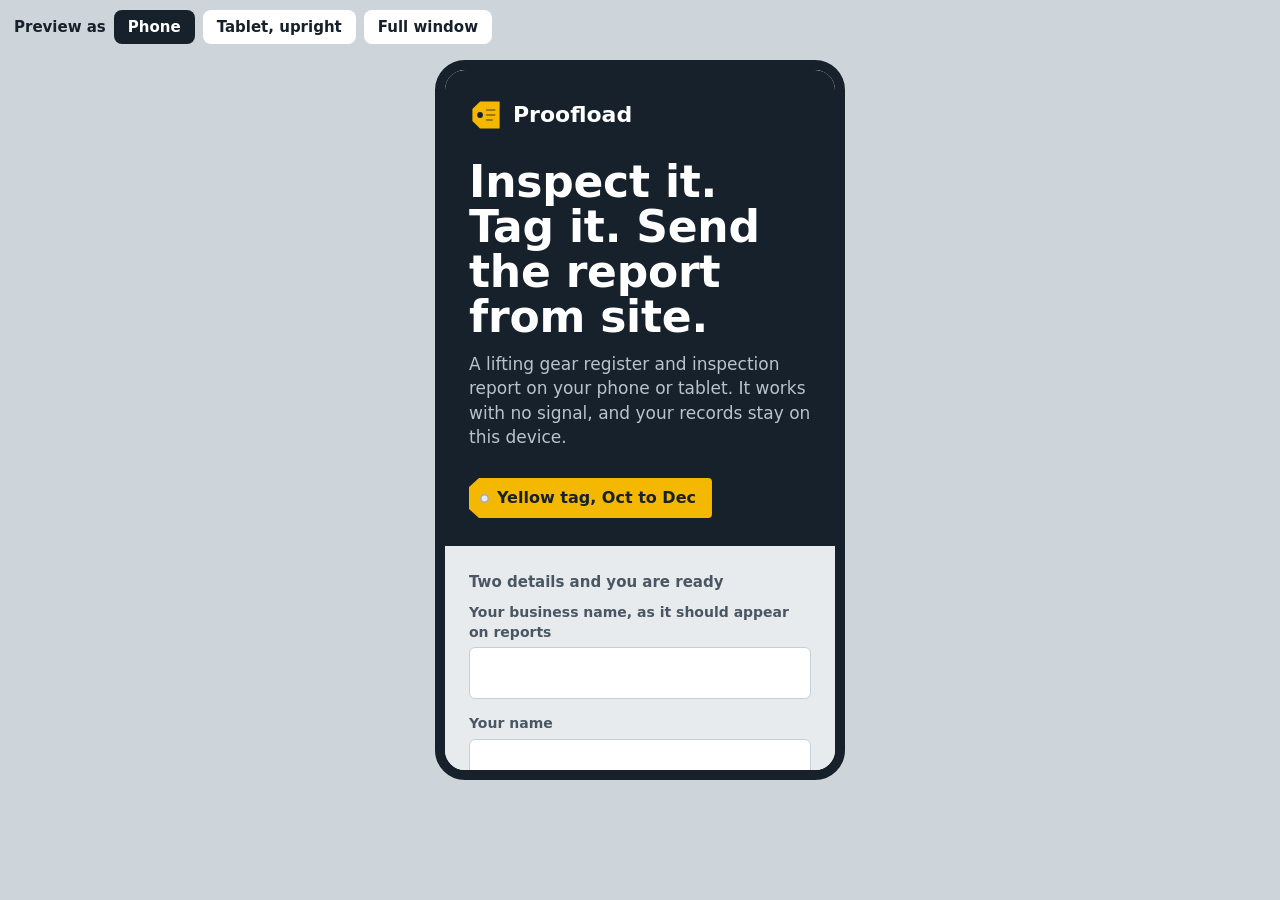
==== devices.html @ d5bd7267 "Proofload demo for GitHub Pages Static PWA snapshot. The service worker adds the cross-origin isolat" ====
<!doctype html>
<html lang="en-AU">
<head>
<meta charset="utf-8">
<meta name="viewport" content="width=device-width, initial-scale=1">
<title>Proofload on a phone and a tablet</title>
<style>
  body { margin: 0; background: #CDD4DA; font: 15px system-ui, sans-serif; color: #17212B; }
  .bar { display: flex; gap: 8px; padding: 10px 14px; align-items: center; }
  .bar a { padding: 8px 14px; border-radius: 8px; background: #fff; color: inherit; text-decoration: none; font-weight: 650; }
  .bar a.on { background: #17212B; color: #fff; }
  .stage { display: flex; justify-content: center; padding: 6px 14px 20px; }
  iframe { border: 10px solid #17212B; border-radius: 30px; background: #fff; display: block; }
</style>
</head>
<body>
<div class="bar"><b>Preview as</b><a href="?d=phone" id="l-phone">Phone</a><a href="?d=tablet" id="l-tablet">Tablet, upright</a><a href="index.html">Full window</a></div>
<div class="stage"><iframe id="f" src="index.html" title="Proofload"></iframe></div>
<script>
  var d = new URLSearchParams(location.search).get('d') === 'tablet' ? 'tablet' : 'phone';
  var f = document.getElementById('f');
  f.style.width = (d === 'tablet' ? 820 : 390) + 'px';
  f.style.height = (d === 'tablet' ? 1100 : 700) + 'px';
  document.getElementById('l-' + d).className = 'on';
</script>
</body>
</html>
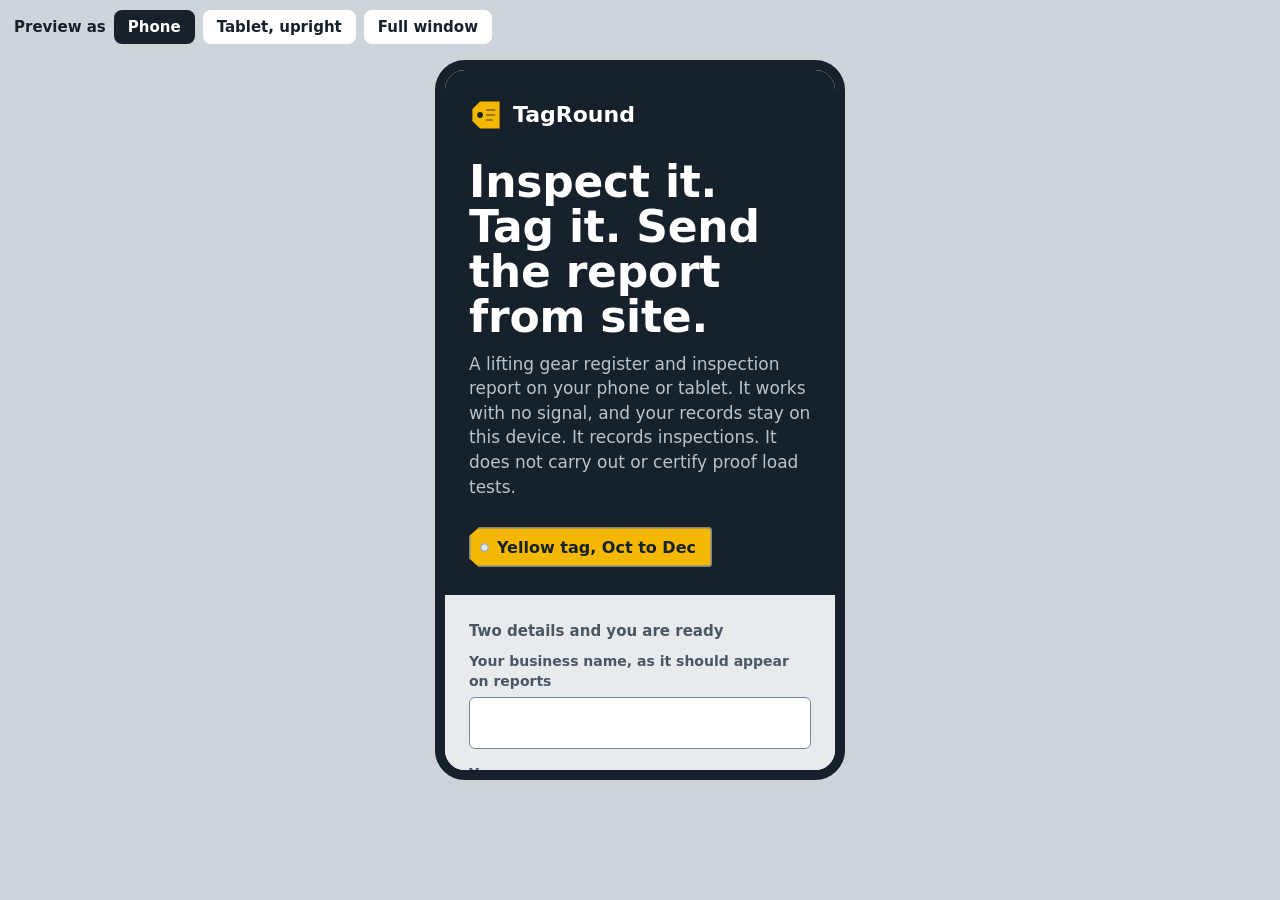
==== commit 257b82fb: "Rename to TagRound (0.3.1) User-facing name changed from Proofload to TagRound. Internal storage nam" ====
--- a/devices.html
+++ b/devices.html
@@ -3,7 +3,7 @@
 <head>
 <meta charset="utf-8">
 <meta name="viewport" content="width=device-width, initial-scale=1">
-<title>Proofload on a phone and a tablet</title>
+<title>TagRound on a phone and a tablet</title>
 <style>
   body { margin: 0; background: #CDD4DA; font: 15px system-ui, sans-serif; color: #17212B; }
   .bar { display: flex; gap: 8px; padding: 10px 14px; align-items: center; }
@@ -15,7 +15,7 @@
 </head>
 <body>
 <div class="bar"><b>Preview as</b><a href="?d=phone" id="l-phone">Phone</a><a href="?d=tablet" id="l-tablet">Tablet, upright</a><a href="index.html">Full window</a></div>
-<div class="stage"><iframe id="f" src="index.html" title="Proofload"></iframe></div>
+<div class="stage"><iframe id="f" src="index.html" title="TagRound"></iframe></div>
 <script>
   var d = new URLSearchParams(location.search).get('d') === 'tablet' ? 'tablet' : 'phone';
   var f = document.getElementById('f');
